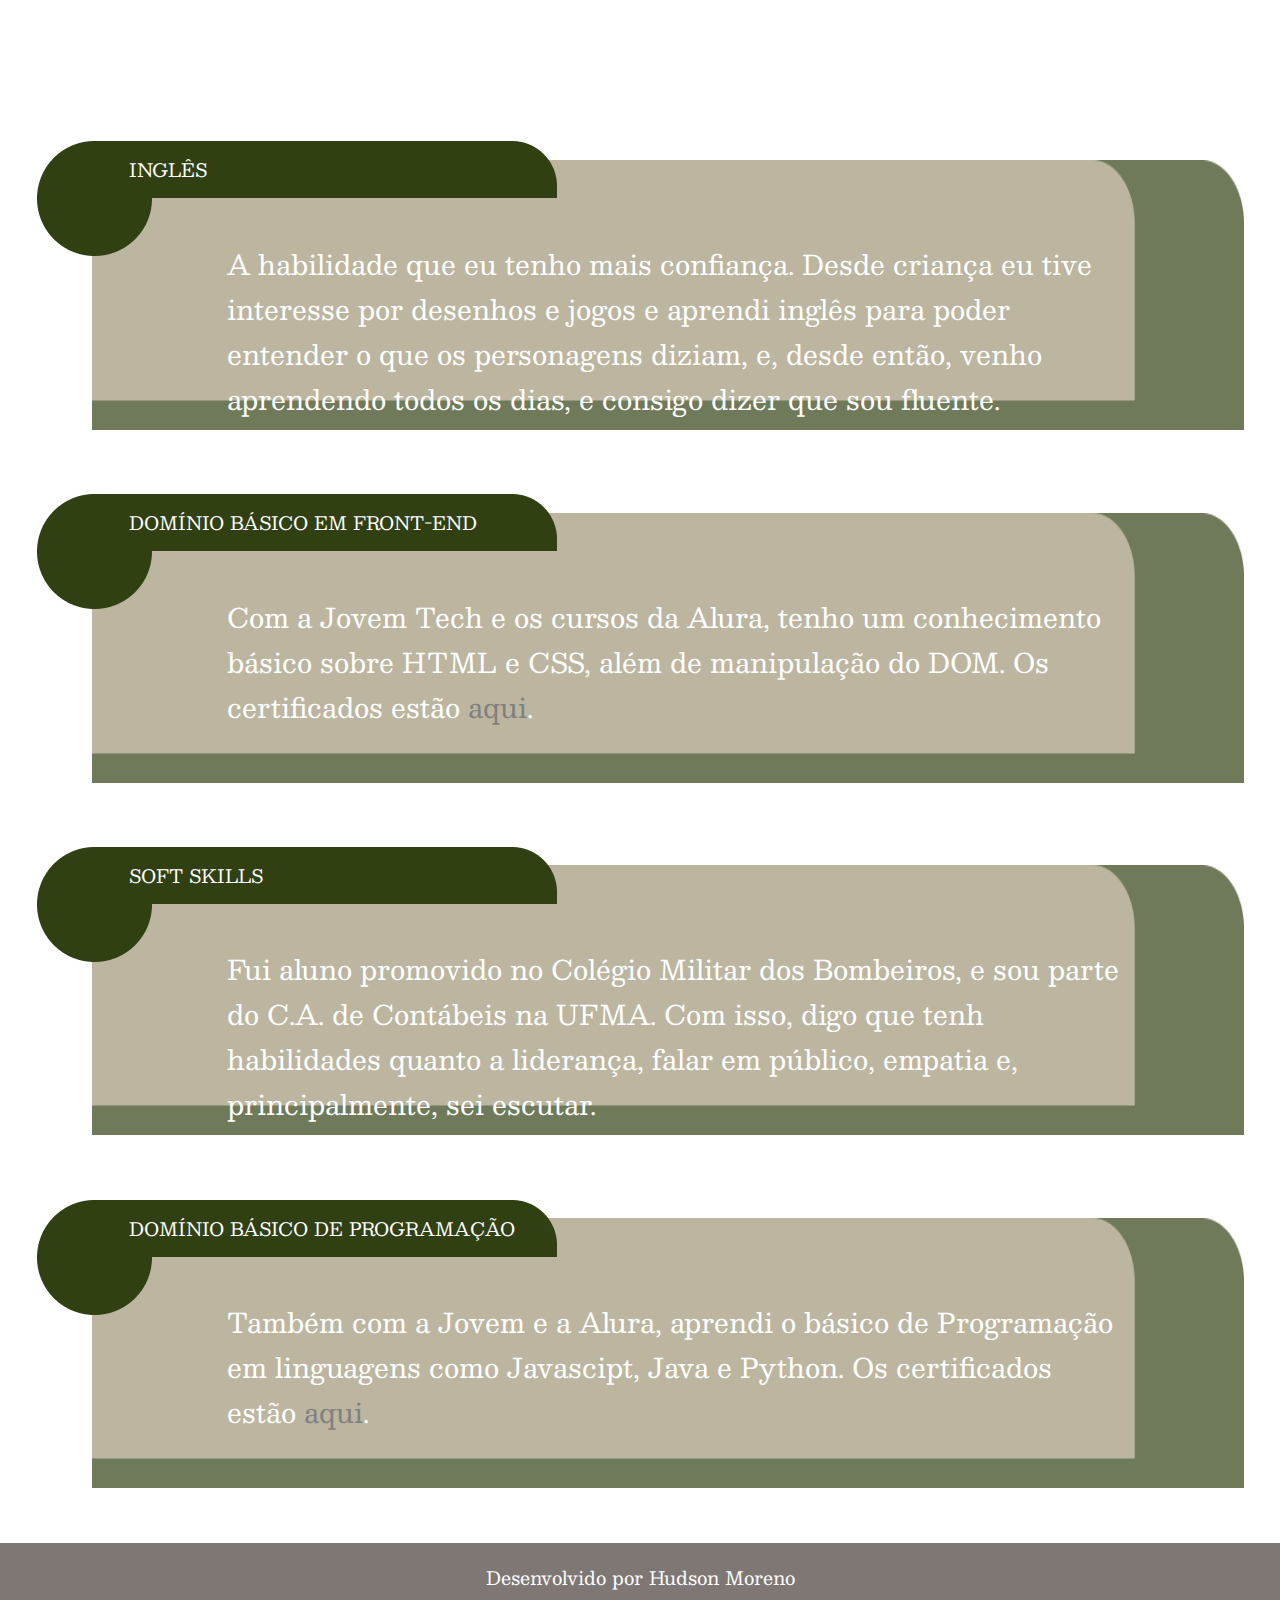
==== habilidades.html @ c8003568 "Update habilidades.html" ====
<!DOCTYPE html>
<html lang="pr-br">
<head>
    <meta charset="UTF-8">
    <meta name="viewport" content="width=device-width, initial-scale=1.0">
    <title>Portfolio</title>
    <link rel="stylesheet" href="style_habilidades.css">
</head>
<body>
    <header>
        <a class="header" href="index.html">Home</a>
        <a class="header" href="projetos.html">Projetos</a>
        <a class="header"href="habilidades.html">Habilidades</a>
    </header>
    <main>
        <div class="coisas">
            <div class="habilidade">
                <div class="behind_container">
                    <img src="behind.png" alt="behind" id="behind">
                    <p id="txt">A habilidade que eu tenho mais confiança. Desde criança eu tive interesse por desenhos e jogos e aprendi inglês para poder entender o que os personagens diziam, e, desde então, venho aprendendo todos os dias, e consigo dizer que sou fluente.</p>
                </div>
                <div class="habilidade_titulo">
                    <div class="titulo">
                        <img class="responde" src="Group 2.png" alt="titulo">
                        <p id="titulo">INGLÊS</p>
                    </div>
                </div>
            </div>

            <div class="habilidade">
                <div class="behind_container">
                    <img src="behind.png" alt="behind" id="behind">
                    <p id="txt">Com a Jovem Tech e os cursos da Alura, tenho um conhecimento básico sobre HTML e CSS, além de manipulação do DOM. Os certificados estão <a class="linkzao" href="http://cursos.alura.com.br/user/morenoarouche/fullCertificate/3669473ad185b130f1372113bc0e8ae7">aqui</a>.</p>
                </div>
                <div class="habilidade_titulo">
                    <div class="titulo">
                        <img class="responde" src="Group 2.png" alt="titulo">
                        <p id="titulo">DOMÍNIO BÁSICO EM FRONT-END</p>
                    </div>
                </div>
            </div>

            <div class="habilidade">
                <div class="behind_container">
                    <img src="behind.png" alt="behind" id="behind">
                    <p id="txt">Fui aluno promovido no Colégio Militar dos Bombeiros, e sou parte do C.A. de Contábeis na UFMA. Com isso, digo que tenh habilidades quanto a liderança, falar em público, empatia e, principalmente, sei escutar.
                    </p>
                </div>
                <div class="habilidade_titulo">
                    <div class="titulo">
                        <img class="responde" src="Group 2.png" alt="titulo">
                        <p id="titulo">SOFT SKILLS</p>
                    </div>
                </div>
            </div>

            <div class="habilidade">
                <div class="behind_container">
                    <img src="behind.png" alt="behind" id="behind">
                    <p id="txt">Também com a Jovem e a Alura, aprendi o básico de Programação em linguagens como Javascipt, Java e Python. Os certificados estão <a class="linkzao" href="http://cursos.alura.com.br/user/morenoarouche/fullCertificate/3669473ad185b130f1372113bc0e8ae7">aqui</a>.
                    </p>
                </div>
                <div class="habilidade_titulo">
                    <div class="titulo">
                        <img class="responde" src="Group 2.png" alt="titulo">
                        <p id="titulo">DOMÍNIO BÁSICO DE PROGRAMAÇÃO</p>
                    </div>
                </div>
            </div>
        </div>
    </main>
    <footer>
        Desenvolvido por Hudson Moreno
    </footer>
    <script src="main.js"></script>
</body>
</html>
---- style_habilidades.css ----
@import url('https://fonts.googleapis.com/css2?family=Besley:ital,wght@0,400..900;1,400..900&display=swap');

*{
    padding: 0%;
    margin: 0%;
}

header{
    background-image: url(/assets/HEADER.jpg);
    padding: 2em 0 2em 5em;
    display: flex;
    gap: 5em;
}

.header{
    color:white;
    text-decoration: none;
}

body{
    display: flex;
    flex-direction: column;
    font-family: "Besley", serif;
    font-size: 1.15em;
    color: white;
    background-image: url(/assets/PROJETO\ TRUE\ 3.jpg);
    min-height: 100vh;
}

footer{
    display: flex;
    background-color: rgb(71, 61, 55, 70%);
    justify-content: center;
    padding: 1em 0 1em 0;
    margin-top: auto;
}

main{
    margin: 0 0 3em 0;
}

.coisas{
    display: flex;
    flex-direction: column;
    gap: 1.5em;
}

.habilidade{
    display: flex;
    position: relative;
    margin: 2em 0 0 2em;
}

.habilidade_titulo{
    position: absolute;
}

.behind_container{
    display: flex;
    margin: 1em 0 0 3em;
    position: relative;
}

#txt{
    position: absolute;
    padding: 3em 0 0 5em;
    width: 70vw;
    font-size: 3vh;
}

.titulo{
    display: flex;
    position: relative;
}

#titulo{
    position: absolute;
    padding: .7em 0 0 5em;
}

#behind{
    width: 90vw;
    height: 30vh;
}

.linkzao{
    text-decoration: none;
    color: gray;
}

@media only screen and (max-width: 1200px){
    body{
        font-size: 3vw;
    }
    .habilidade{
        margin: 2em 0 0 1.6em;
    }
    .responde{
        width: 80%;
    }
    #titulo{
        padding: .5em 0 0 2.2em;
    }
    .behind_container{
        margin: 1vh 0 0 3vw;
        font-size: 3vw;
    }
    #txt{
        width: 60vw;
        font-size: 3vw;
    }
}
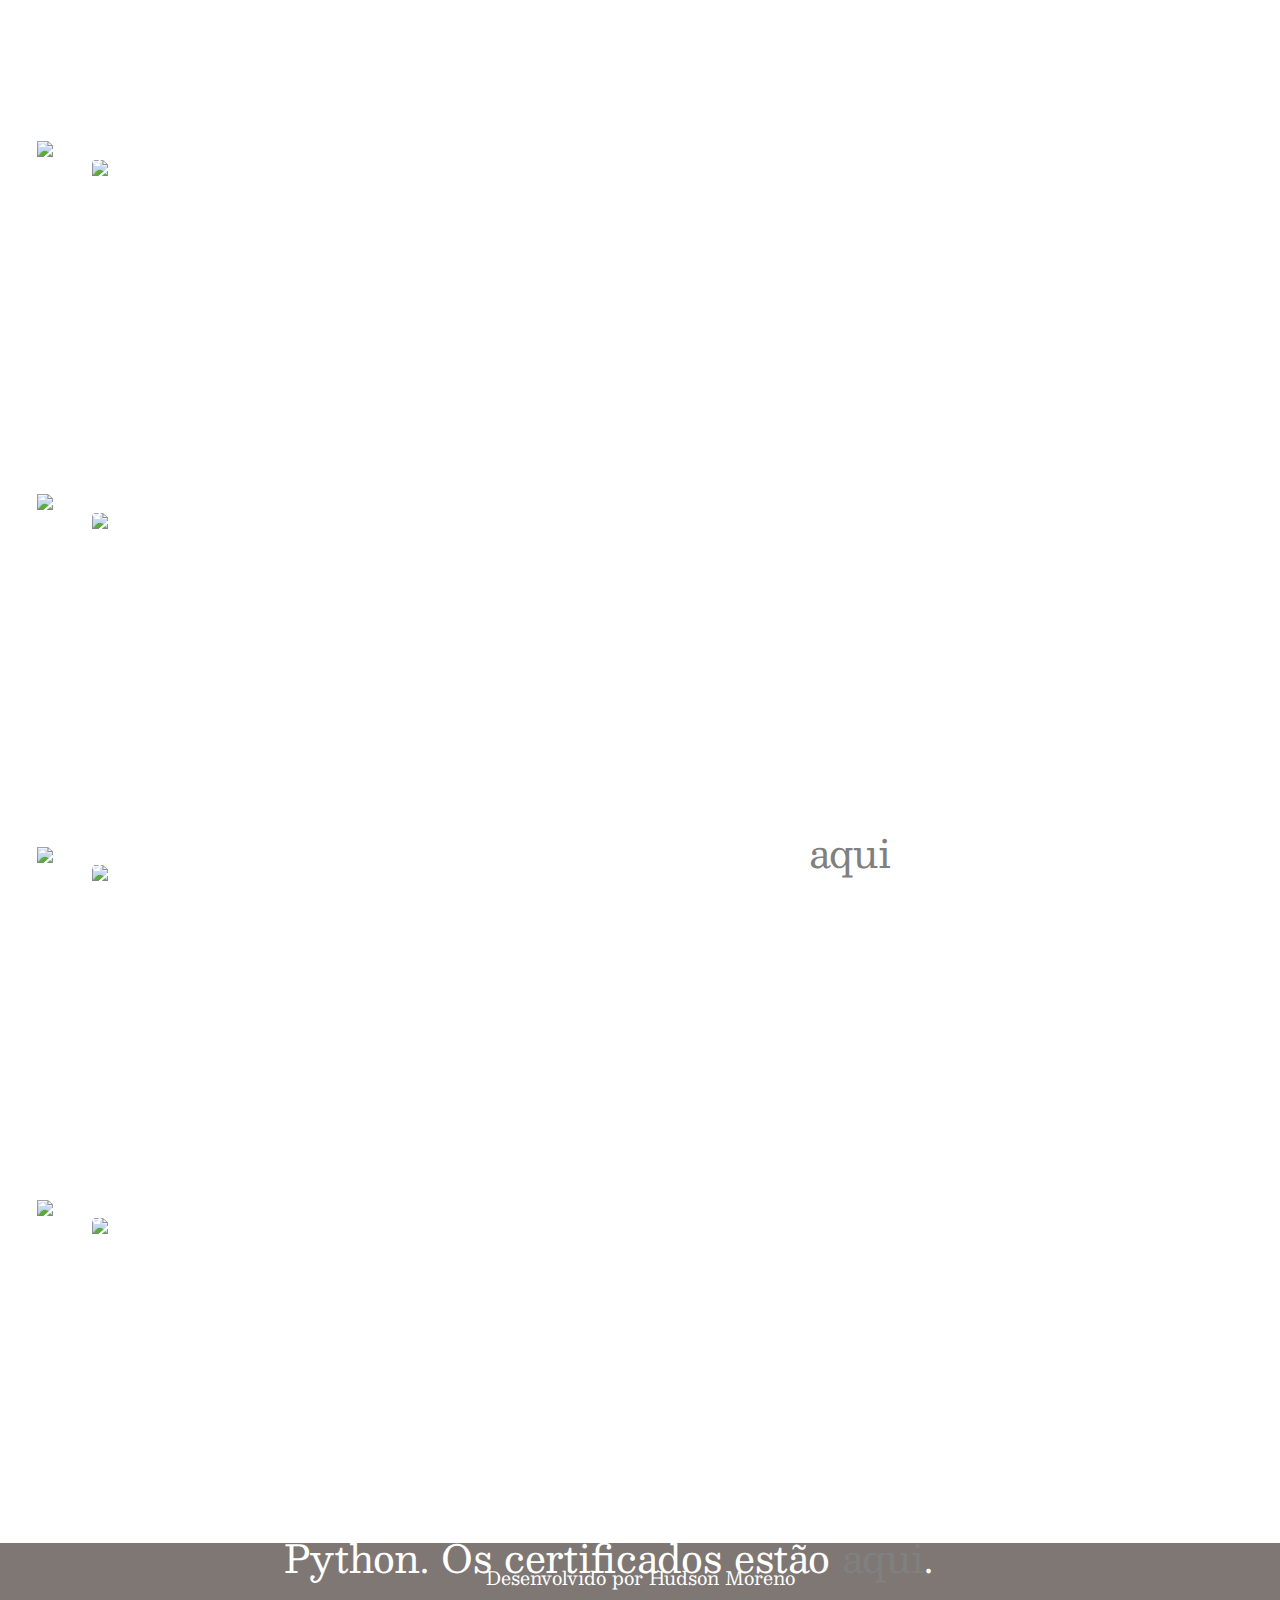
==== commit 1707436c: "Update habilidades.html" ====
--- a/habilidades.html
+++ b/habilidades.html
@@ -4,7 +4,7 @@
     <meta charset="UTF-8">
     <meta name="viewport" content="width=device-width, initial-scale=1.0">
     <title>Portfolio</title>
-    <link rel="stylesheet" href="style_habilidades.css">
+    <link rel="stylesheet" href="/styles/style_habilidades.css">
 </head>
 <body>
     <header>
--- a/styles/style_habilidades.css
+++ b/styles/style_habilidades.css
@@ -0,0 +1,117 @@
+@import url('https://fonts.googleapis.com/css2?family=Besley:ital,wght@0,400..900;1,400..900&display=swap');
+
+*{
+    padding: 0%;
+    margin: 0%;
+}
+
+header{
+    background-image: url("assets/HEADER.jpg");
+    padding: 2em 0 2em 5em;
+    display: flex;
+    gap: 5em;
+}
+
+.header{
+    color:white;
+    text-decoration: none;
+}
+
+body{
+    display: flex;
+    flex-direction: column;
+    font-family: "Besley", serif;
+    font-size: 1.15em;
+    color: white;
+    background-image: url("assets/PROJETO\ TRUE\ 3.jpg");
+    min-height: 100vh;
+}
+
+footer{
+    display: flex;
+    background-color: rgb(71, 61, 55, 70%);
+    justify-content: center;
+    padding: 1em 0 1em 0;
+    margin-top: auto;
+}
+
+main{
+    margin: 0 0 3em 0;
+}
+
+.coisas{
+    display: flex;
+    flex-direction: column;
+    gap: 1.5em;
+}
+
+.habilidade{
+    display: flex;
+    position: relative;
+    margin: 2em 0 0 2em;
+}
+
+.habilidade_titulo{
+    position: absolute;
+}
+
+.behind_container{
+    display: flex;
+    margin: 1em 0 0 3em;
+    position: relative;
+}
+
+#txt{
+    position: absolute;
+    padding: 3em 0 0 5em;
+    width: 70vw;
+    font-size: 3vh;
+}
+
+.titulo{
+    display: flex;
+    position: relative;
+}
+
+#titulo{
+    position: absolute;
+    padding: .7em 0 0 5em;
+}
+
+#behind{
+    width: 90vw;
+    height: 30vh;
+}
+
+.linkzao{
+    text-decoration: none;
+    color: gray;
+}
+
+@media only screen and (max-width: 1200px){
+    body{
+        font-size: 3vw;
+    }
+    .habilidade{
+        margin: 2em 0 0 1.6em;
+    }
+    .responde{
+        width: 80%;
+    }
+    #titulo{
+        padding: .5em 0 0 2.2em;
+    }
+    .behind_container{
+        margin: 1vh 0 0 3vw;
+        font-size: 3vw;
+    }
+    #txt{
+        width: 60vw;
+        font-size: 3vw;
+    }
+}
+    #txt{
+        width: 60vw;
+        font-size: 3vw;
+    }
+}
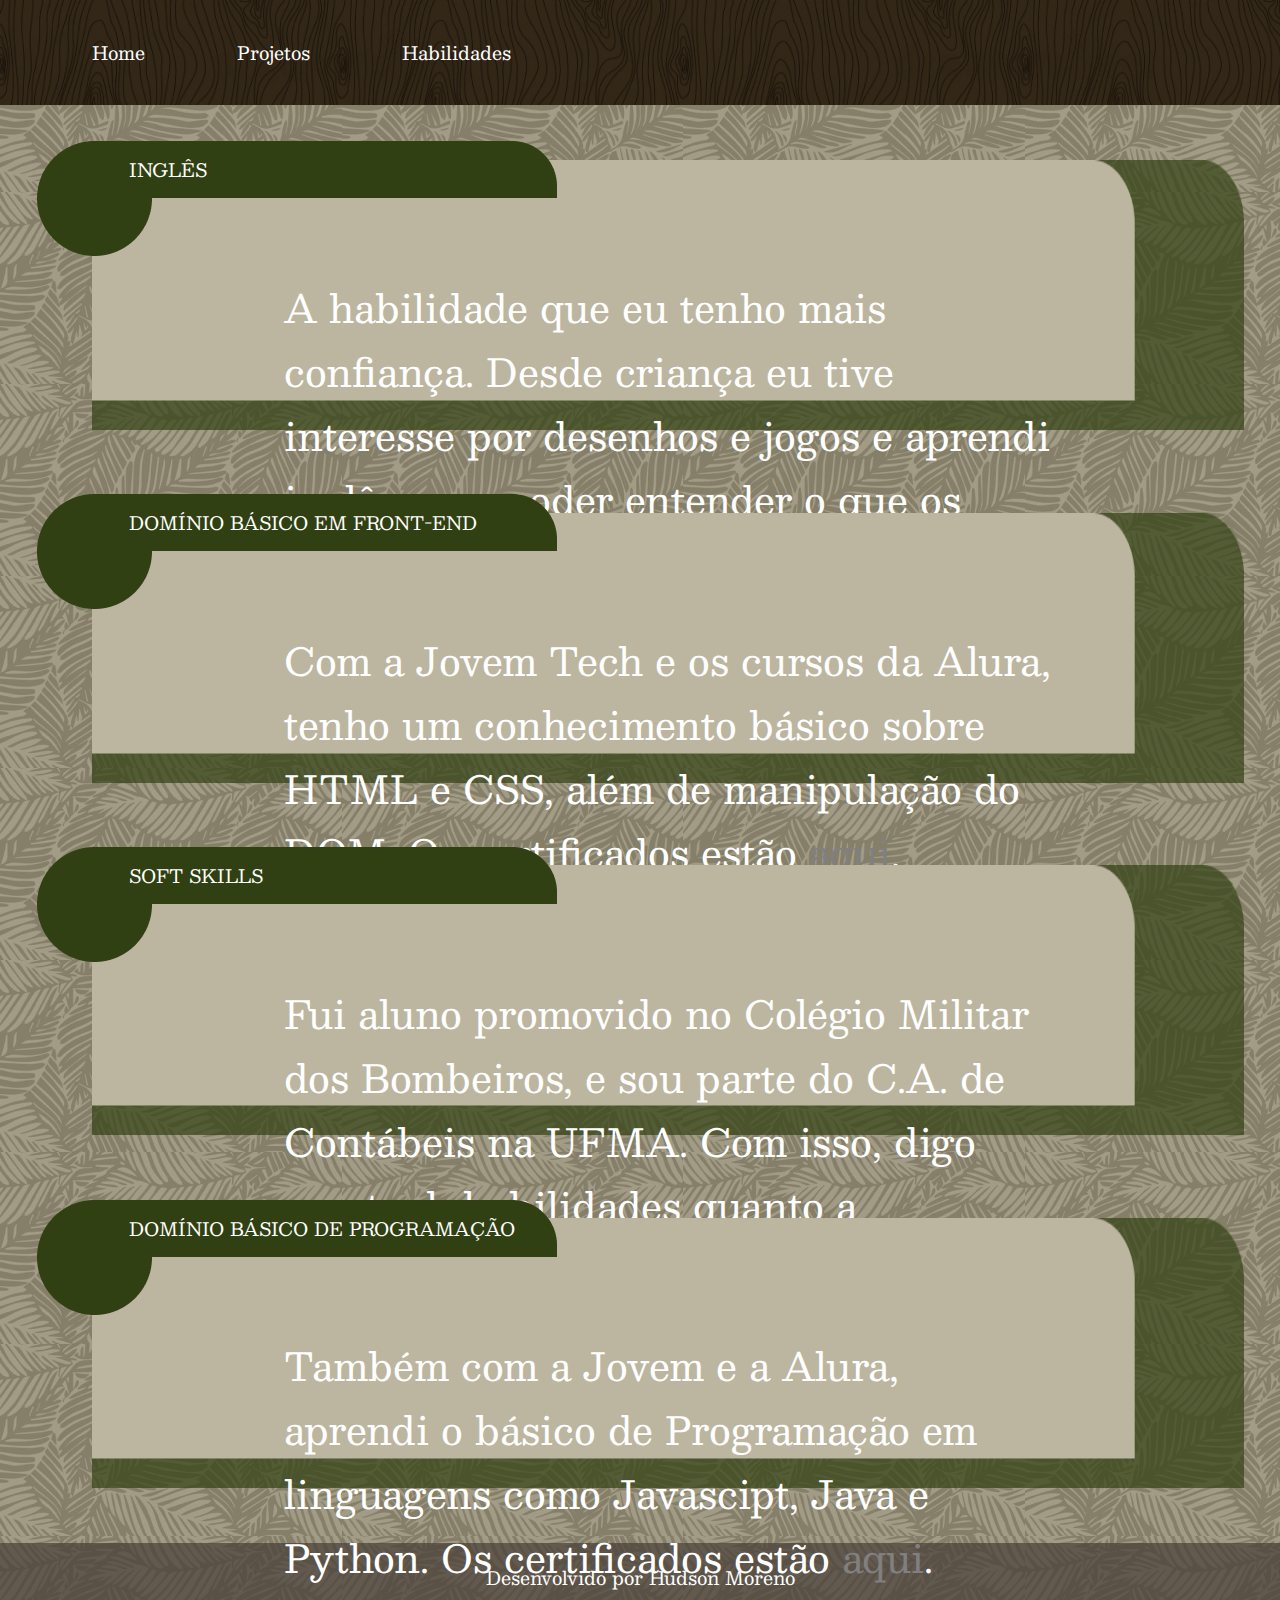
==== commit 3ca718d5: "Update habilidades.html" ====
--- a/habilidades.html
+++ b/habilidades.html
@@ -16,12 +16,12 @@
         <div class="coisas">
             <div class="habilidade">
                 <div class="behind_container">
-                    <img src="behind.png" alt="behind" id="behind">
+                    <img src="assets/behind.png" alt="behind" id="behind">
                     <p id="txt">A habilidade que eu tenho mais confiança. Desde criança eu tive interesse por desenhos e jogos e aprendi inglês para poder entender o que os personagens diziam, e, desde então, venho aprendendo todos os dias, e consigo dizer que sou fluente.</p>
                 </div>
                 <div class="habilidade_titulo">
                     <div class="titulo">
-                        <img class="responde" src="Group 2.png" alt="titulo">
+                        <img class="responde" src="assets/Group 2.png" alt="titulo">
                         <p id="titulo">INGLÊS</p>
                     </div>
                 </div>
@@ -29,12 +29,12 @@
 
             <div class="habilidade">
                 <div class="behind_container">
-                    <img src="behind.png" alt="behind" id="behind">
+                    <img src="assets/behind.png" alt="behind" id="behind">
                     <p id="txt">Com a Jovem Tech e os cursos da Alura, tenho um conhecimento básico sobre HTML e CSS, além de manipulação do DOM. Os certificados estão <a class="linkzao" href="http://cursos.alura.com.br/user/morenoarouche/fullCertificate/3669473ad185b130f1372113bc0e8ae7">aqui</a>.</p>
                 </div>
                 <div class="habilidade_titulo">
                     <div class="titulo">
-                        <img class="responde" src="Group 2.png" alt="titulo">
+                        <img class="responde" src="assets/Group 2.png" alt="titulo">
                         <p id="titulo">DOMÍNIO BÁSICO EM FRONT-END</p>
                     </div>
                 </div>
@@ -42,13 +42,13 @@
 
             <div class="habilidade">
                 <div class="behind_container">
-                    <img src="behind.png" alt="behind" id="behind">
+                    <img src="assets/behind.png" alt="behind" id="behind">
                     <p id="txt">Fui aluno promovido no Colégio Militar dos Bombeiros, e sou parte do C.A. de Contábeis na UFMA. Com isso, digo que tenh habilidades quanto a liderança, falar em público, empatia e, principalmente, sei escutar.
                     </p>
                 </div>
                 <div class="habilidade_titulo">
                     <div class="titulo">
-                        <img class="responde" src="Group 2.png" alt="titulo">
+                        <img class="responde" src="assets/Group 2.png" alt="titulo">
                         <p id="titulo">SOFT SKILLS</p>
                     </div>
                 </div>
@@ -56,13 +56,13 @@
 
             <div class="habilidade">
                 <div class="behind_container">
-                    <img src="behind.png" alt="behind" id="behind">
+                    <img src="assets/behind.png" alt="behind" id="behind">
                     <p id="txt">Também com a Jovem e a Alura, aprendi o básico de Programação em linguagens como Javascipt, Java e Python. Os certificados estão <a class="linkzao" href="http://cursos.alura.com.br/user/morenoarouche/fullCertificate/3669473ad185b130f1372113bc0e8ae7">aqui</a>.
                     </p>
                 </div>
                 <div class="habilidade_titulo">
                     <div class="titulo">
-                        <img class="responde" src="Group 2.png" alt="titulo">
+                        <img class="responde" src="assets/Group 2.png" alt="titulo">
                         <p id="titulo">DOMÍNIO BÁSICO DE PROGRAMAÇÃO</p>
                     </div>
                 </div>
--- a/styles/style_habilidades.css
+++ b/styles/style_habilidades.css
@@ -6,7 +6,7 @@
 }
 
 header{
-    background-image: url("assets/HEADER.jpg");
+    background-image: url("/assets/HEADER.jpg");
     padding: 2em 0 2em 5em;
     display: flex;
     gap: 5em;
@@ -23,7 +23,7 @@
     font-family: "Besley", serif;
     font-size: 1.15em;
     color: white;
-    background-image: url("assets/PROJETO\ TRUE\ 3.jpg");
+    background-image: url("/assets/PROJETO\ TRUE\ 3.jpg");
     min-height: 100vh;
 }
 
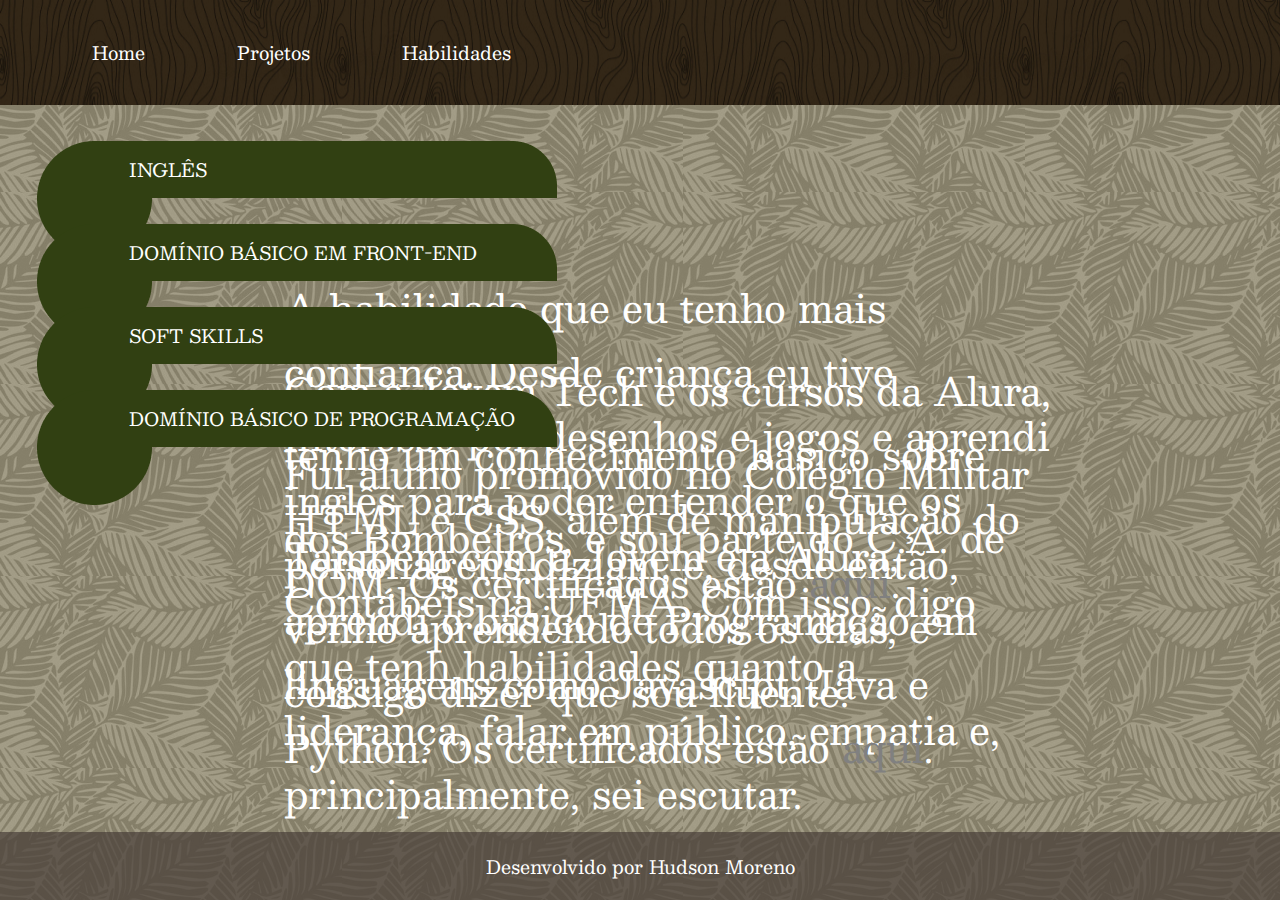
==== commit 68d7b4b3: "Update habilidades.html" ====
--- a/habilidades.html
+++ b/habilidades.html
@@ -16,12 +16,11 @@
         <div class="coisas">
             <div class="habilidade">
                 <div class="behind_container">
-                    <img src="assets/behind.png" alt="behind" id="behind">
                     <p id="txt">A habilidade que eu tenho mais confiança. Desde criança eu tive interesse por desenhos e jogos e aprendi inglês para poder entender o que os personagens diziam, e, desde então, venho aprendendo todos os dias, e consigo dizer que sou fluente.</p>
                 </div>
                 <div class="habilidade_titulo">
                     <div class="titulo">
-                        <img class="responde" src="assets/Group 2.png" alt="titulo">
+                        <img class="responde" src="/assets/Group 2.png" alt="titulo">
                         <p id="titulo">INGLÊS</p>
                     </div>
                 </div>
@@ -29,12 +28,11 @@
 
             <div class="habilidade">
                 <div class="behind_container">
-                    <img src="assets/behind.png" alt="behind" id="behind">
                     <p id="txt">Com a Jovem Tech e os cursos da Alura, tenho um conhecimento básico sobre HTML e CSS, além de manipulação do DOM. Os certificados estão <a class="linkzao" href="http://cursos.alura.com.br/user/morenoarouche/fullCertificate/3669473ad185b130f1372113bc0e8ae7">aqui</a>.</p>
                 </div>
                 <div class="habilidade_titulo">
                     <div class="titulo">
-                        <img class="responde" src="assets/Group 2.png" alt="titulo">
+                        <img class="responde" src="/assets/Group 2.png" alt="titulo">
                         <p id="titulo">DOMÍNIO BÁSICO EM FRONT-END</p>
                     </div>
                 </div>
@@ -42,13 +40,12 @@
 
             <div class="habilidade">
                 <div class="behind_container">
-                    <img src="assets/behind.png" alt="behind" id="behind">
                     <p id="txt">Fui aluno promovido no Colégio Militar dos Bombeiros, e sou parte do C.A. de Contábeis na UFMA. Com isso, digo que tenh habilidades quanto a liderança, falar em público, empatia e, principalmente, sei escutar.
                     </p>
                 </div>
                 <div class="habilidade_titulo">
                     <div class="titulo">
-                        <img class="responde" src="assets/Group 2.png" alt="titulo">
+                        <img class="responde" src="/assets/Group 2.png" alt="titulo">
                         <p id="titulo">SOFT SKILLS</p>
                     </div>
                 </div>
@@ -56,13 +53,12 @@
 
             <div class="habilidade">
                 <div class="behind_container">
-                    <img src="assets/behind.png" alt="behind" id="behind">
                     <p id="txt">Também com a Jovem e a Alura, aprendi o básico de Programação em linguagens como Javascipt, Java e Python. Os certificados estão <a class="linkzao" href="http://cursos.alura.com.br/user/morenoarouche/fullCertificate/3669473ad185b130f1372113bc0e8ae7">aqui</a>.
                     </p>
                 </div>
                 <div class="habilidade_titulo">
                     <div class="titulo">
-                        <img class="responde" src="assets/Group 2.png" alt="titulo">
+                        <img class="responde" src="/assets/Group 2.png" alt="titulo">
                         <p id="titulo">DOMÍNIO BÁSICO DE PROGRAMAÇÃO</p>
                     </div>
                 </div>
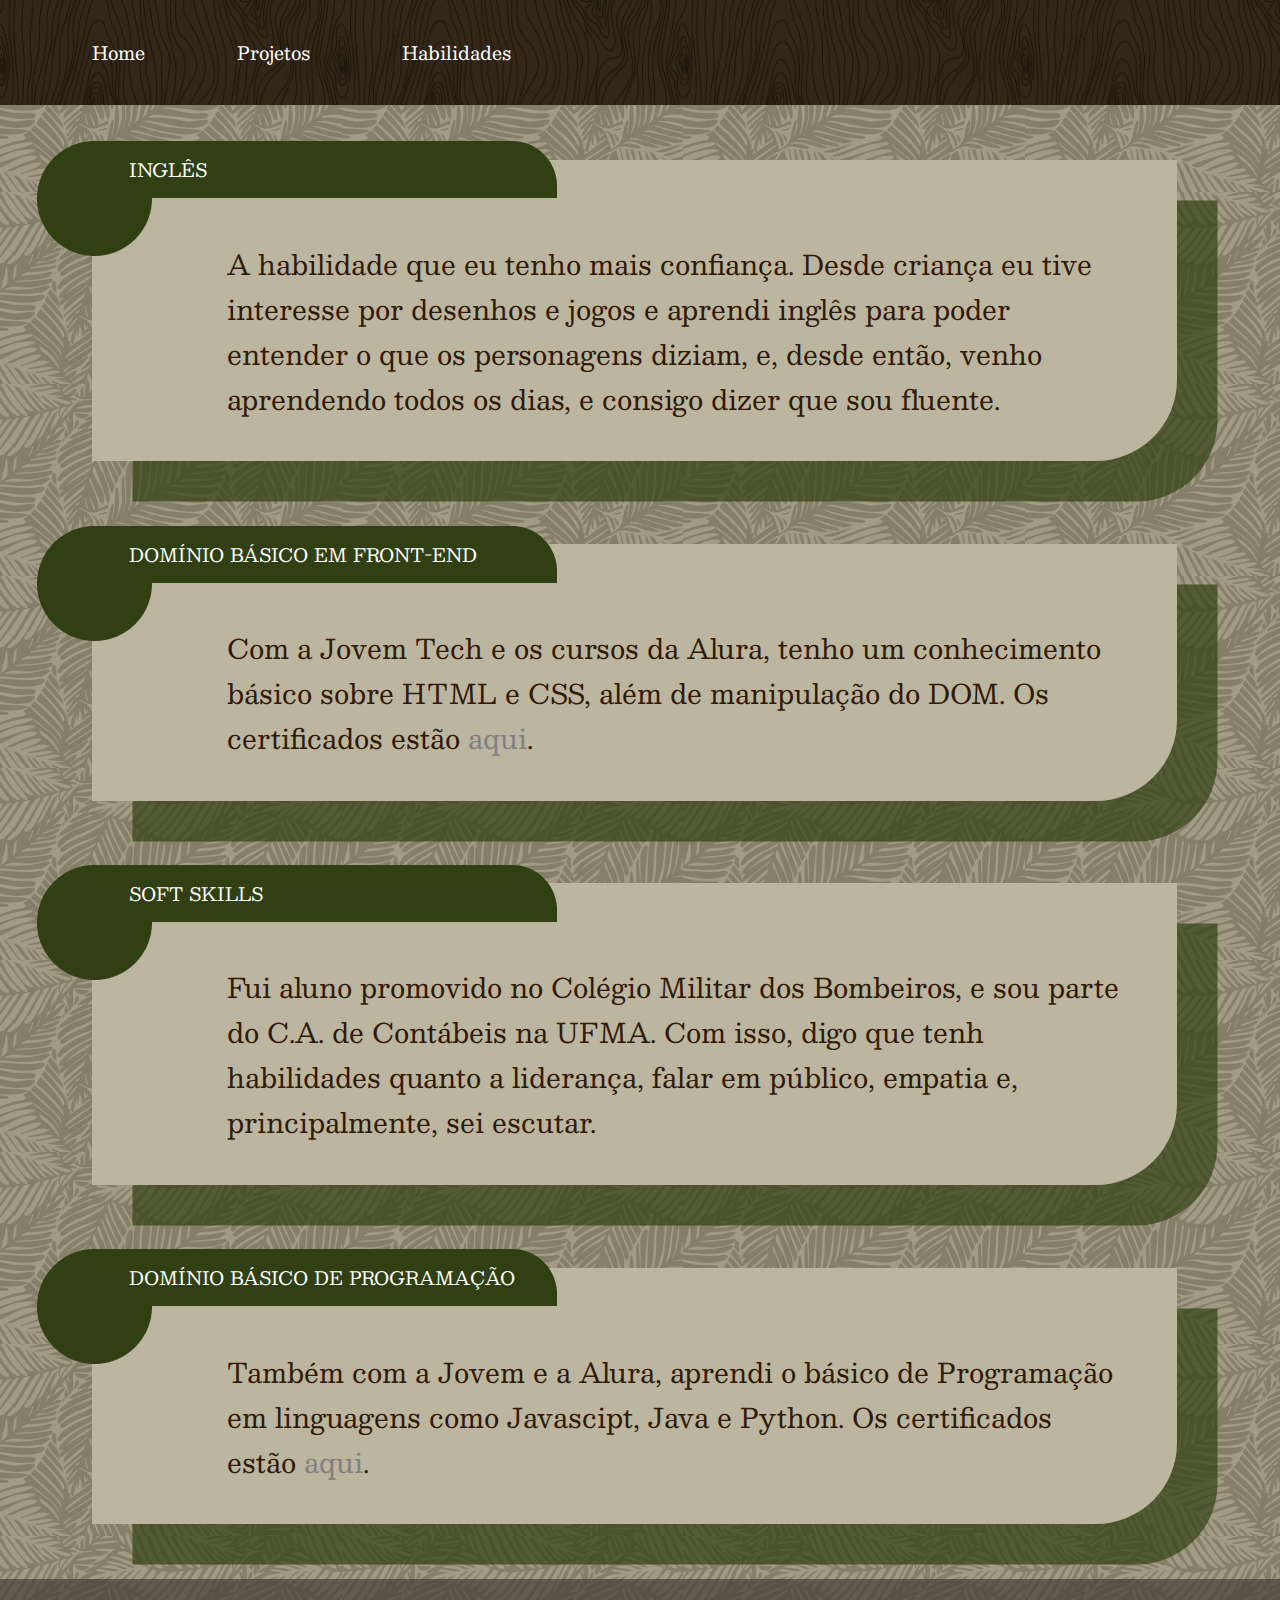
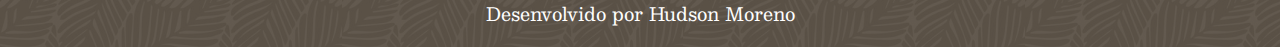
==== commit 16780c7d: "Update habilidades.html" ====
--- a/habilidades.html
+++ b/habilidades.html
@@ -4,7 +4,7 @@
     <meta charset="UTF-8">
     <meta name="viewport" content="width=device-width, initial-scale=1.0">
     <title>Portfolio</title>
-    <link rel="stylesheet" href="/styles/style_habilidades.css">
+    <link rel="stylesheet" href="styles/style_habilidades.css">
 </head>
 <body>
     <header>
--- a/styles/style_habilidades.css
+++ b/styles/style_habilidades.css
@@ -22,7 +22,7 @@
     flex-direction: column;
     font-family: "Besley", serif;
     font-size: 1.15em;
-    color: white;
+    color: rgb(49, 26, 6);
     background-image: url("/assets/PROJETO\ TRUE\ 3.jpg");
     min-height: 100vh;
 }
@@ -33,6 +33,7 @@
     justify-content: center;
     padding: 1em 0 1em 0;
     margin-top: auto;
+    color: white;
 }
 
 main{
@@ -62,15 +63,18 @@
 }
 
 #txt{
-    position: absolute;
-    padding: 3em 0 0 5em;
     width: 70vw;
     font-size: 3vh;
+    background-color: #BCB6A0;
+    padding: 3em 2em 1.5em 5em;
+    border-radius: 3em 0 3em 0;
+    box-shadow: 1.5em 1.5em rgb(49, 64, 18, .7);
 }
 
 .titulo{
     display: flex;
     position: relative;
+    color: white;
 }
 
 #titulo{
@@ -89,6 +93,9 @@
 }
 
 @media only screen and (max-width: 1200px){
+    .coisas{
+        gap: 2em;
+    }
     body{
         font-size: 3vw;
     }
@@ -104,14 +111,18 @@
     .behind_container{
         margin: 1vh 0 0 3vw;
         font-size: 3vw;
+        color: rgb(48, 35, 8);
     }
     #txt{
         width: 60vw;
         font-size: 3vw;
+        background-color: #BCB6A0;
+        position: sticky;
+        padding: 3em 2em 1.5em 5em;
+        border-radius: 3em 0 3em 0;
+        box-shadow: 2em 2em rgb(49, 64, 18, .7);
+    }
+    #behind{
+        display: none;
     }
 }
-    #txt{
-        width: 60vw;
-        font-size: 3vw;
-    }
-}
